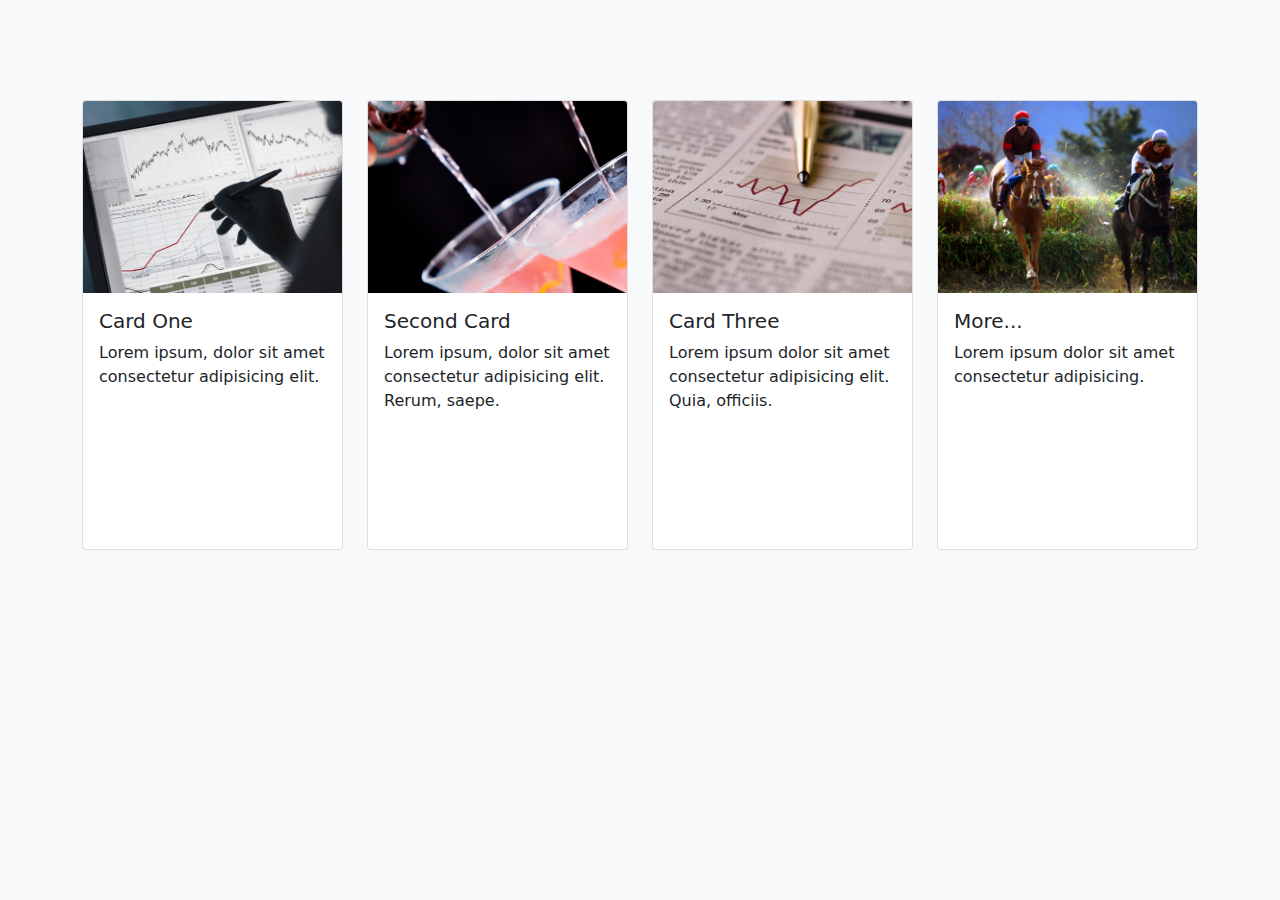
==== Cards/index.html @ 72f57ca4 "First Card" ====
<!DOCTYPE html>
<html lang="en">
<head>
    <meta charset="UTF-8">
    <meta http-equiv="X-UA-Compatible" content="IE=edge">
    <meta name="viewport" content="width=device-width, initial-scale=1.0">
    <link rel="stylesheet" href="bootstrap.css">
    <link rel="stylesheet" href="style.css">
    <title>Cards</title>
</head>
<body class="bg-light">
    <div class="container" id="container">


        <div class="row row-cols-1 row-cols-md-2 row-cols-lg-4">


            <div class="col d-flex align-items-center justify-content-center my-col">
                <div class="card card-one">
                  <a href="https://research.savills.com/hdx/rdPage.aspx" target="_blank" rel="noopener noreferrer">
                    <img src="img/market.jpg" class="card-img-top" alt="...">
                  </a>
                    <div class="card-body">
                      <h5 class="card-title">Card One</h5>
                      <p class="card-text">Lorem ipsum, dolor sit amet consectetur adipisicing elit.</p>
                    </div>
                  </div>
            </div>


            <div class="col d-flex align-items-center justify-content-center my-col">
                <div class="card">
                  <a href="https://research.savills.com/ocmsupply/rdPage.aspx" target="_blank" rel="noopener noreferrer">
                  <img src="img/drinks.jpg" class="card-img-top" alt="...">
                </a>
                    <div class="card-body">
                      <h5 class="card-title">Second Card</h5>
                      <p class="card-text">Lorem ipsum, dolor sit amet consectetur adipisicing elit. Rerum, saepe.</p>
                    </div>             
                  </div>
            </div>


            <div class="col d-flex align-items-center justify-content-center my-col">
                <div class="card">
                    <a href="https://research.savills.com/ocmsupply/rdPage.aspx" target="_blank" rel="noopener noreferrer">
                      <img src="img/market3.jpg" class="card-img-top" alt="...">                      
                    </a>
                    <div class="card-body">
                      <h5 class="card-title">Card Three</h5>
                      <p class="card-text">Lorem ipsum dolor sit amet consectetur adipisicing elit. Quia, officiis.</p>
                    </div>
                  </div>
            </div>


            <div class="col d-flex align-items-center justify-content-center my-col">
                <div class="card">
                    <img src="img/horses.jpg" class="card-img-top" alt="...">
                    <div class="card-body">
                      <h5 class="card-title">More...</h5>
                      <p class="card-text">Lorem ipsum dolor sit amet consectetur adipisicing.</p>
                    </div>
                  </div>
            </div>   
            
            
        </div>
    </div> 
</body>
</html>
---- Cards/style.css ----
/* Box sizing rules */
*,
*::before,
*::after {
  box-sizing: border-box;
}

body
{
    margin: 0;
    padding: 0;
}


.card {
    margin-top: 20px;
  }
  
  
  .card-body {
    min-height: 20vw;
  }
  
  
  /* RESIZING IMAGES */
  
  .card-img-top {
    width: 100%;
    height: 15vw;
    object-fit: cover;
  }

  
  /* CARD TRANSITION */

.card-one {
    transition: .3s transform cubic-bezier(.155,1.105,.295,1.12),.3s -webkit-transform cubic-bezier(.155,1.105,.295,1.12);
  }
  
  .card-one:hover{
    transform: scale(1.05);
  }
  
  
    @media (min-width: 768px) {
      .card {
        margin-top: 100px;
      }
    }
  
  
  @media (min-width: 1400px) {
    .card-body {
      min-height: 10vw;
    }
  }
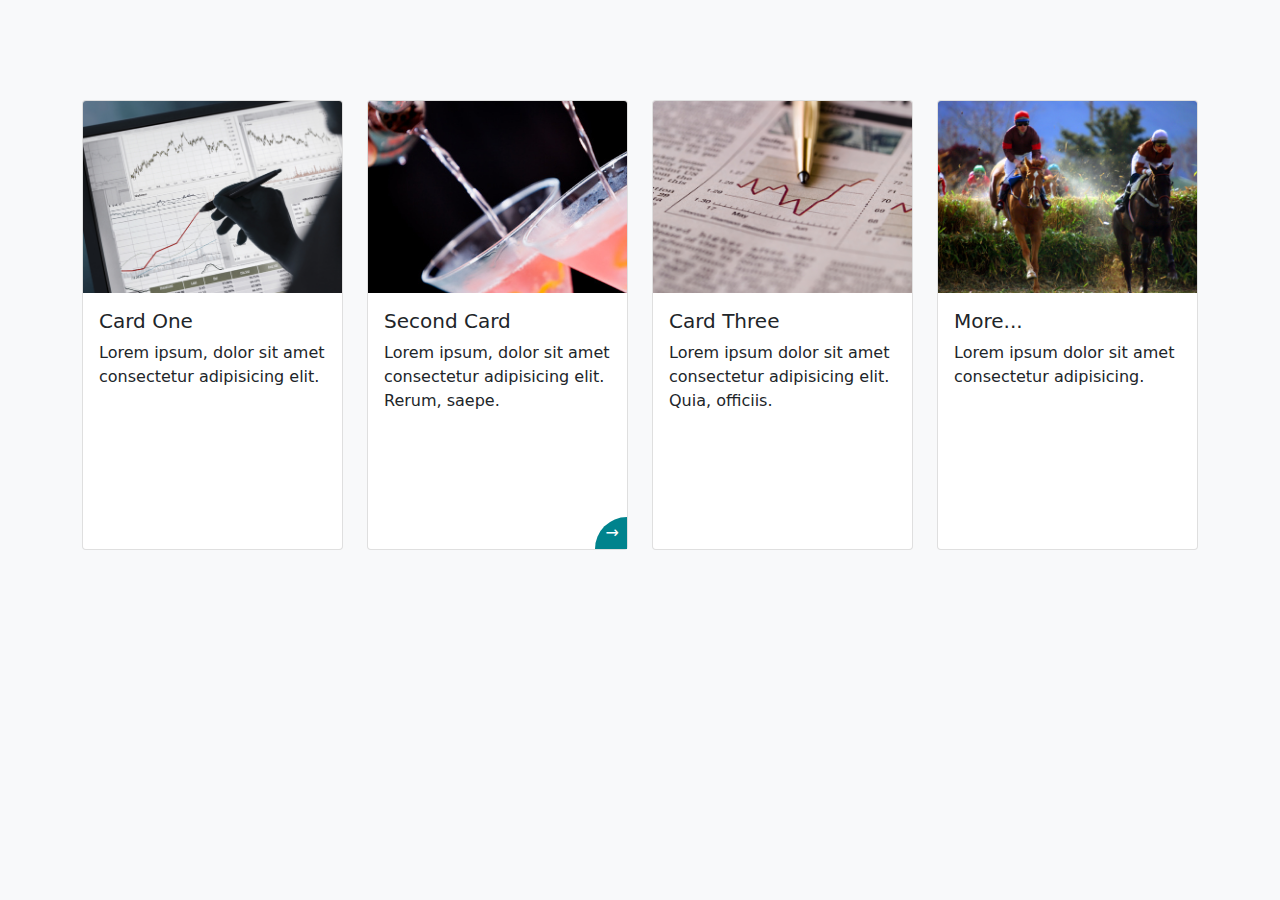
==== commit 04385d04: "Card Two Added" ====
--- a/Cards/index.html
+++ b/Cards/index.html
@@ -17,7 +17,7 @@
 
             <div class="col d-flex align-items-center justify-content-center my-col">
                 <div class="card card-one">
-                  <a href="https://research.savills.com/hdx/rdPage.aspx" target="_blank" rel="noopener noreferrer">
+                  <a href="https://andszy.com/" target="_blank" rel="noopener noreferrer">
                     <img src="img/market.jpg" class="card-img-top" alt="...">
                   </a>
                     <div class="card-body">
@@ -29,13 +29,18 @@
 
 
             <div class="col d-flex align-items-center justify-content-center my-col">
-                <div class="card">
-                  <a href="https://research.savills.com/ocmsupply/rdPage.aspx" target="_blank" rel="noopener noreferrer">
+                <div class="card card-two">
+                  <a href="https://andszy.com/" target="_blank" rel="noopener noreferrer">
                   <img src="img/drinks.jpg" class="card-img-top" alt="...">
                 </a>
                     <div class="card-body">
                       <h5 class="card-title">Second Card</h5>
                       <p class="card-text">Lorem ipsum, dolor sit amet consectetur adipisicing elit. Rerum, saepe.</p>
+                      <div class="go-corner" href="#">
+                        <div class="go-arrow">
+                          →
+                        </div>
+                      </div>
                     </div>             
                   </div>
             </div>
@@ -43,7 +48,7 @@
 
             <div class="col d-flex align-items-center justify-content-center my-col">
                 <div class="card">
-                    <a href="https://research.savills.com/ocmsupply/rdPage.aspx" target="_blank" rel="noopener noreferrer">
+                    <a href="https://andszy.com/" target="_blank" rel="noopener noreferrer">
                       <img src="img/market3.jpg" class="card-img-top" alt="...">                      
                     </a>
                     <div class="card-body">
--- a/Cards/style.css
+++ b/Cards/style.css
@@ -1,56 +1,109 @@
 /* Box sizing rules */
-*,
-*::before,
-*::after {
+
+*, *::before, *::after {
   box-sizing: border-box;
 }
 
-body
-{
-    margin: 0;
-    padding: 0;
+body {
+  margin: 0;
+  padding: 0;
+}
+
+.card {
+  margin-top: 20px;
+}
+
+.card-body {
+  min-height: 20vw;
+}
+
+/* RESIZING IMAGES */
+
+.card-img-top {
+  width: 100%;
+  height: 15vw;
+  object-fit: cover;
+}
+
+/* CARD TRANSITION */
+
+.card-one {
+  transition: .3s transform cubic-bezier(.155, 1.105, .295, 1.12), .3s -webkit-transform cubic-bezier(.155, 1.105, .295, 1.12);
+}
+
+.card-one:hover {
+  transform: scale(1.05);
 }
 
 
-.card {
-    margin-top: 20px;
+
+/* CARD TWO */
+
+.card-two .card-body {
+  position: relative;
+  overflow: hidden;
+  z-index: 0;
+}
+
+/* .card-two .card-body:hover {
+  cursor: pointer;
+} */
+
+.card-two:hover .card-text {
+  color: rgba(255, 255, 255, 0.8);
+  transition: all 0.3s ease-out;
+}
+
+.card-two:hover .card-title {
+  color: #fff;
+  transition: all 0.3s ease-out;
+}
+
+.go-corner {
+  position: absolute;
+  bottom: 0;
+  right: 0;
+  background-color: #00838d;
+  width: 32px;
+  height: 32px;
+  border-radius: 32px 0 0 0;
+}
+
+.go-arrow {
+  color: #fff;
+  position: absolute;
+  bottom: 4px;
+  right: 8px;
+}
+
+.card-two .card-body:after {
+  content: "";
+  position: absolute;
+  background: #00838d;
+  height: 32px;
+  width: 32px;
+  bottom: -16px;
+  right: -16px;
+  border-radius: 32px;
+  z-index: -1;
+  transform: scale(1);
+  transition: transform 0.25s ease-out;
+}
+
+.card-two:hover .card-body:after {
+  transform: scale(25);
+}
+
+/* MEDIA */
+
+@media (min-width: 768px) {
+  .card {
+    margin-top: 100px;
   }
-  
-  
+}
+
+@media (min-width: 1400px) {
   .card-body {
-    min-height: 20vw;
+    min-height: 10vw;
   }
-  
-  
-  /* RESIZING IMAGES */
-  
-  .card-img-top {
-    width: 100%;
-    height: 15vw;
-    object-fit: cover;
-  }
-
-  
-  /* CARD TRANSITION */
-
-.card-one {
-    transition: .3s transform cubic-bezier(.155,1.105,.295,1.12),.3s -webkit-transform cubic-bezier(.155,1.105,.295,1.12);
-  }
-  
-  .card-one:hover{
-    transform: scale(1.05);
-  }
-  
-  
-    @media (min-width: 768px) {
-      .card {
-        margin-top: 100px;
-      }
-    }
-  
-  
-  @media (min-width: 1400px) {
-    .card-body {
-      min-height: 10vw;
-    }
-  }+}